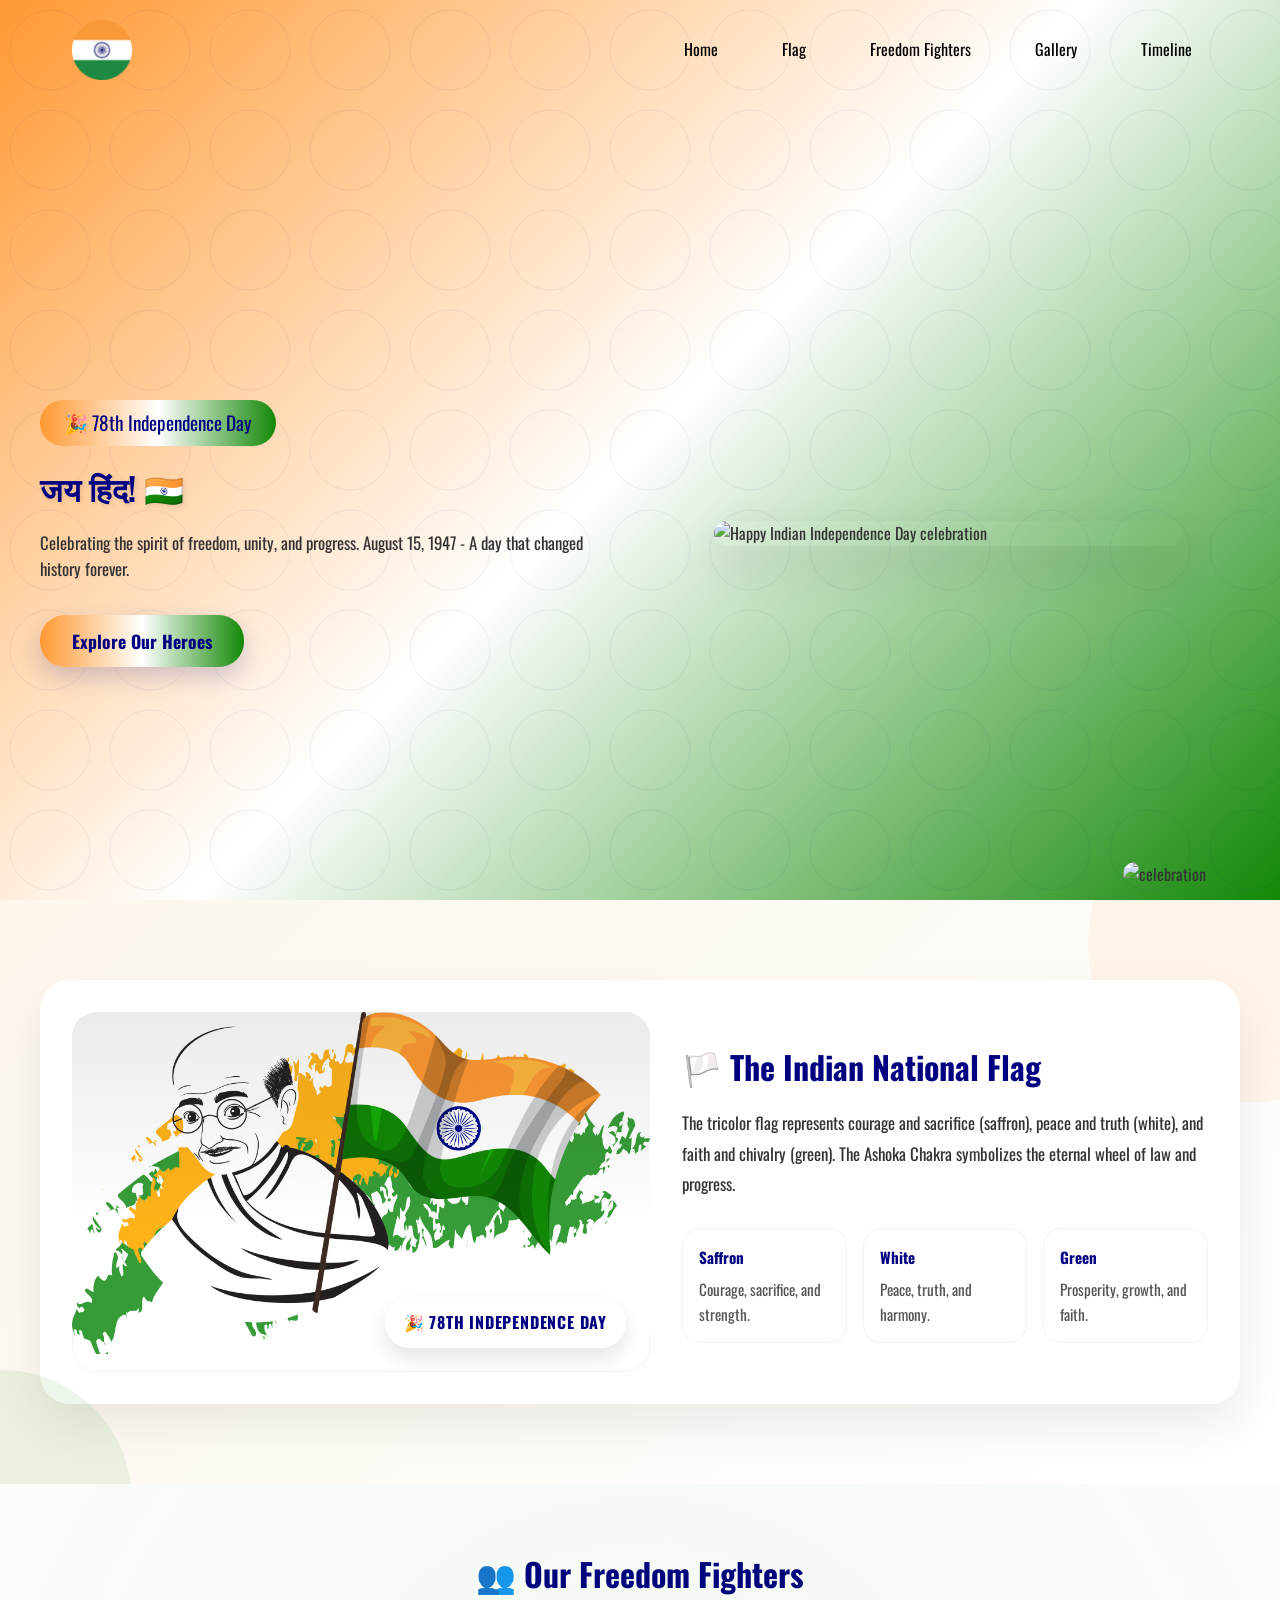
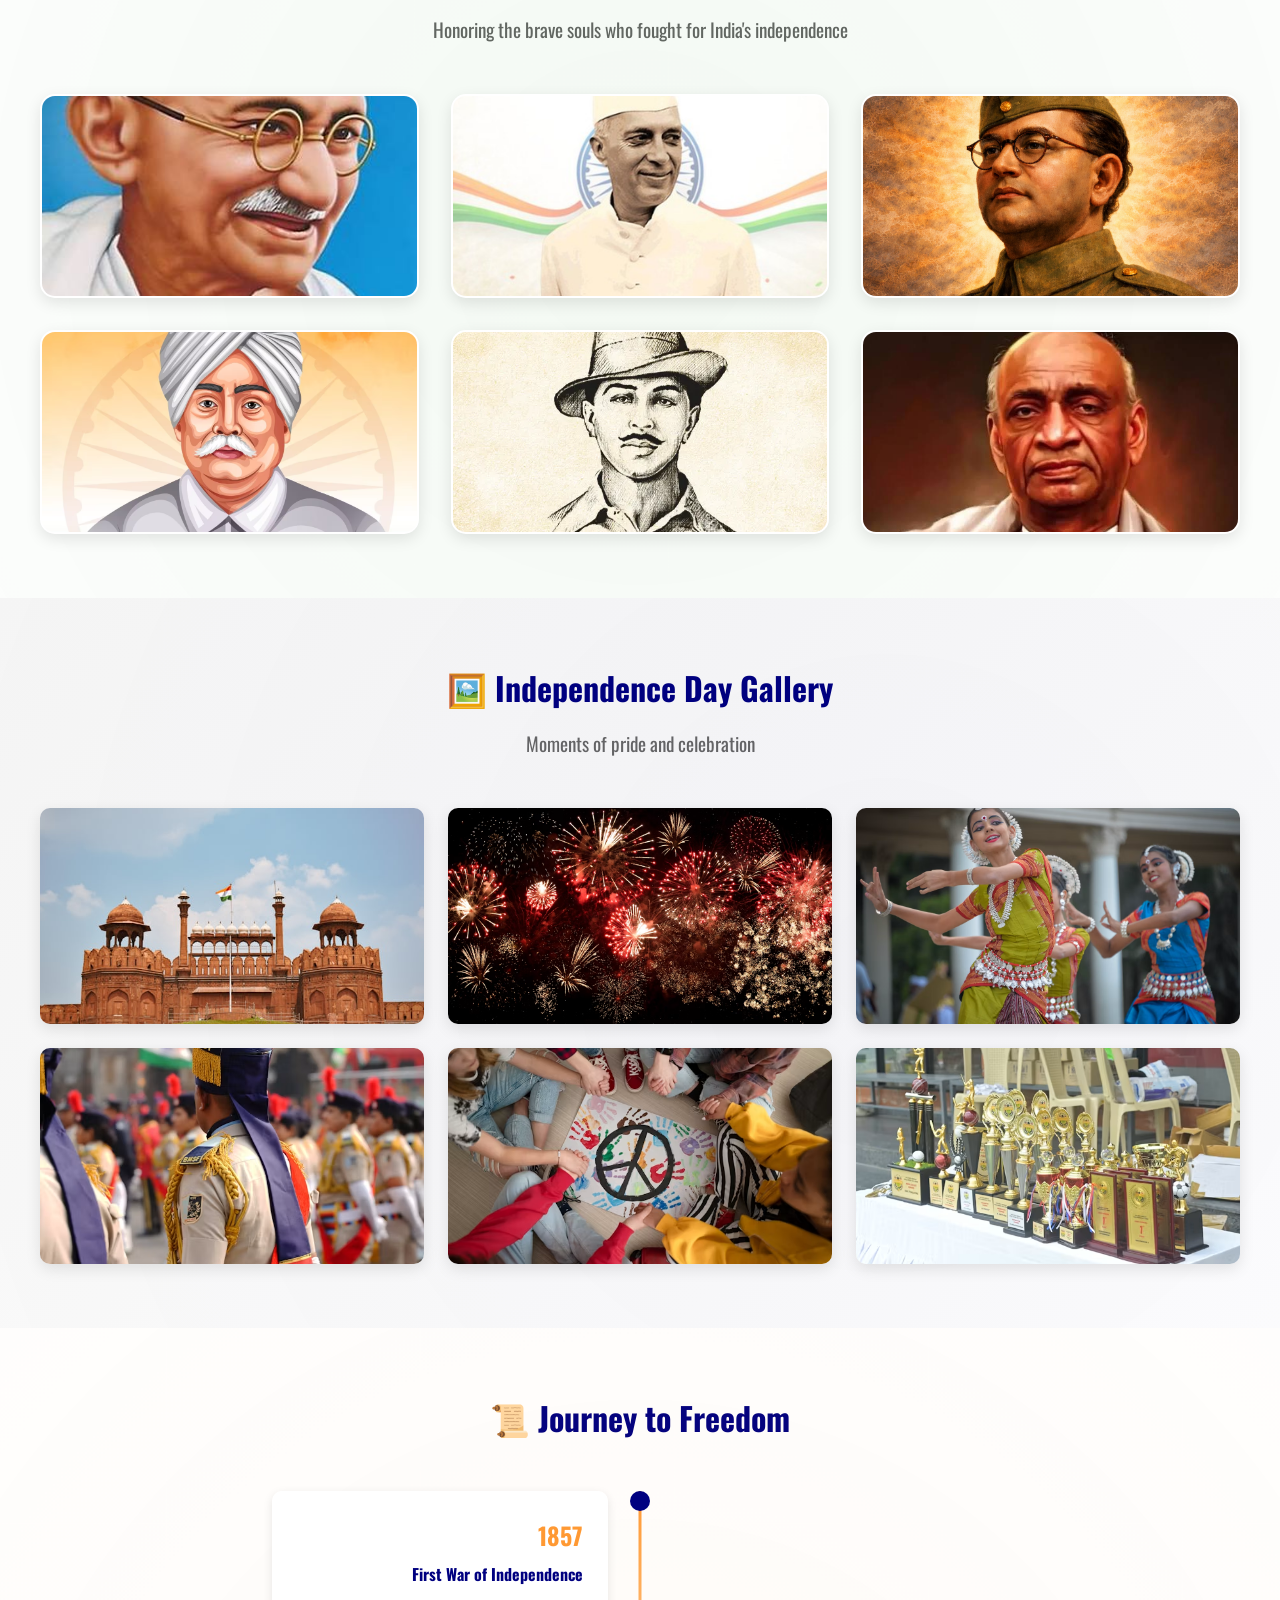
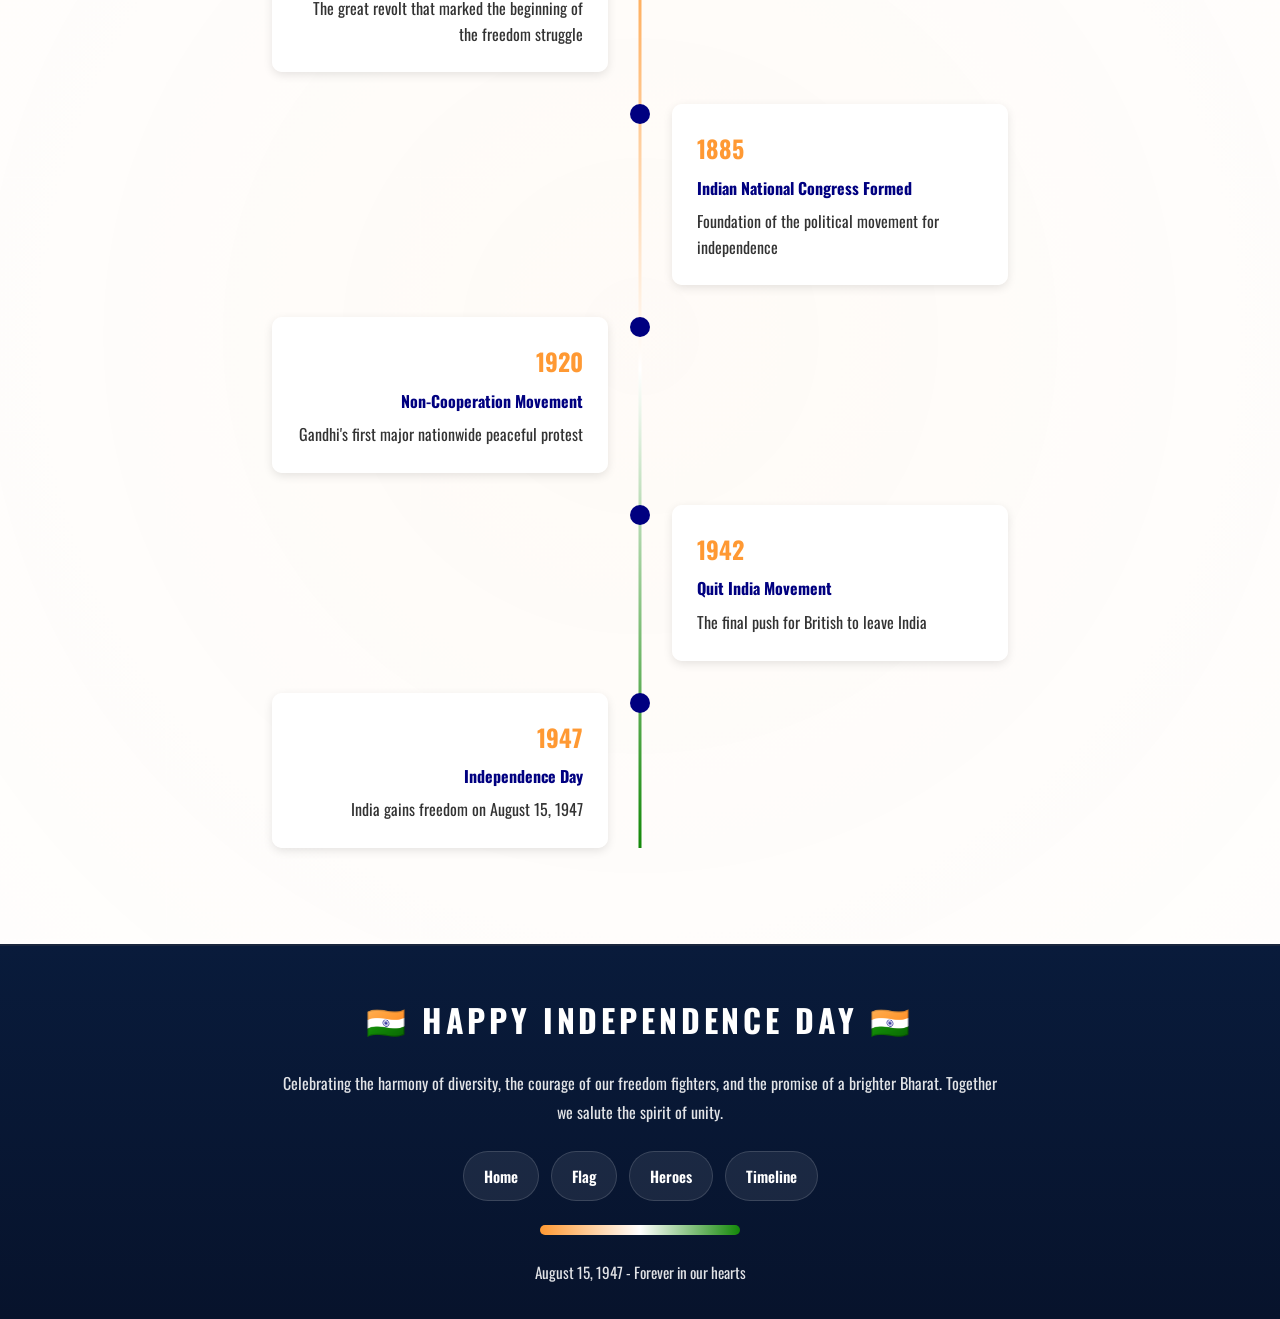
==== Independence_Contest/index.html @ 311f78e2 "COntest" ====
<!doctype html>
<html lang="en">
  <head>
    <meta charset="UTF-8" />
    <link rel="icon" type="image/svg+xml" href="assets/images/favicon2.ico" />
    <meta name="viewport" content="width=device-width, initial-scale=1.0" />
    <title>🇮🇳 Independence Day - India's Freedom Celebration</title>
    <link rel="stylesheet" href="assets/css/style.css" />
    <link rel="preconnect" href="https://fonts.googleapis.com" />
    <link rel="preconnect" href="https://fonts.gstatic.com" crossorigin />
    <link
      href="https://fonts.googleapis.com/css2?family=Oswald:wght@400;500;600;700&display=swap"
      rel="stylesheet"
    />
    <link
      rel="stylesheet"
      href="https://cdn.jsdelivr.net/npm/aos@2.3.4/dist/aos.css"
    />
  </head>
  <body>
    <div class="page-loader">
      <div class="loader-circle"></div>
      <br />
      <div class="loader-text">Loading Freedom...</div>
    </div>

    <!-- Header -->
    <header data-aos="fade-down">
      <nav>
        <a href="#" class="logo"
          ><img
            src="assets/images/logo2.png"
            class=""
            alt="🇮🇳 Independence Day"
        /></a>

        <button class="mobile-menu-btn" aria-label="Toggle menu">
          <span></span>
          <span></span>
          <span></span>
        </button>
        <ul class="nav-links">
          <li><a href="#hero">Home</a></li>
          <li><a href="#flag">Flag</a></li>
          <li><a href="#fighters">Freedom Fighters</a></li>
          <li><a href="#gallery">Gallery</a></li>
          <li><a href="#timeline">Timeline</a></li>
        </ul>
      </nav>
    </header>

    <!-- Hero Section -->
    <section class="hero" id="hero" data-aos="fade-up">
      <div class="hero-inner">
        <div class="hero-text" data-aos="fade-right" data-aos-delay="2000">
          <div class="year-badge">🎉 78th Independence Day</div>
          <h1>जय हिंद! 🇮🇳</h1>
          <p>
            Celebrating the spirit of freedom, unity, and progress. August 15,
            1947 - A day that changed history forever.
          </p>

          <a href="#fighters" class="hero-btn">Explore Our Heroes</a>
        </div>

        <div class="hero-image" data-aos="fade-left" data-aos-delay="2000">
          <img
            src="https://png.pngtree.com/png-vector/20260806/ourmid/pngtree-happy-indian-independence-day-celebration-with-children-flags-and-kites-png-image_19929500.webp"
            alt="Happy Indian Independence Day celebration"
          />
        </div>
      </div>
    </section>
    <!-- Flag Section -->
    <section class="flag-section" id="flag" data-aos="fade-right">
      <div class="flag-inner">
        <div class="flag-card" data-aos="fade-up" data-aos-delay="100">
          <div class="flag-visual">
            <img
              src="assets/images/Flag_sec.png"
              alt="Indian National Flag"
              class="flag-image"
            />
            <div class="flag-badge">🎉 78th Independence Day</div>
          </div>
          <div class="flag-text">
            <h2>🏳️ The Indian National Flag</h2>
            <p class="flag-description">
              The tricolor flag represents courage and sacrifice (saffron),
              peace and truth (white), and faith and chivalry (green). The
              Ashoka Chakra symbolizes the eternal wheel of law and progress.
            </p>
            <div class="flag-details">
              <div>
                <strong>Saffron</strong>
                <p>Courage, sacrifice, and strength.</p>
              </div>
              <div>
                <strong>White</strong>
                <p>Peace, truth, and harmony.</p>
              </div>
              <div>
                <strong>Green</strong>
                <p>Prosperity, growth, and faith.</p>
              </div>
            </div>
          </div>
        </div>
      </div>
    </section>

    <!-- Freedom Fighters Section -->
    <section class="freedom-fighters" id="fighters" data-aos="fade-left">
      <h2>👥 Our Freedom Fighters</h2>
      <p class="section-subtitle">
        Honoring the brave souls who fought for India's independence
      </p>

      <div class="fighters-grid" data-aos="fade-up" data-aos-delay="100">
        <div class="fighter-card">
          <div class="fighter-image">
            <img
              src="assets/images/fighters/gandhi1.jpg"
              alt="Mahatma Gandhi"
            />
          </div>
          <div class="fighter-info">
            <span class="fighter-role">Father of the Nation</span>
            <h3>Mahatma Gandhi</h3>
            <p>
              Led India's independence movement through non-violent civil
              disobedience. His philosophy inspired millions worldwide.
            </p>
          </div>
        </div>

        <div class="fighter-card">
          <div class="fighter-image">
            <img
              src="assets/images/fighters/nehru.jpg"
              alt="Jawaharlal Nehru"
            />
          </div>
          <div class="fighter-info">
            <span class="fighter-role">First Prime Minister</span>
            <h3>Jawaharlal Nehru</h3>
            <p>
              The first Prime Minister of independent India, architect of modern
              India, and a key leader in the freedom struggle.
            </p>
          </div>
        </div>

        <div class="fighter-card">
          <div class="fighter-image">
            <img
              src="assets/images/fighters/bose.png"
              alt="Subhas Chandra Bose"
            />
          </div>
          <div class="fighter-info">
            <span class="fighter-role">Netaji</span>
            <h3>Subhas Chandra Bose</h3>
            <p>
              Founder of Indian National Army, his slogan "Give me blood, and I
              shall give you freedom" ignited the nation.
            </p>
          </div>
        </div>

        <div class="fighter-card">
          <div class="fighter-image">
            <img
              src="assets/images/fighters/lala-lajpat-rai.avif"
              alt="Lala Lajpat Rai"
            />
          </div>
          <div class="fighter-info">
            <span class="fighter-role">Punjab Kesari</span>
            <h3>Lala Lajpat Rai</h3>
            <p>
              A prominent leader in Punjab, played a crucial role in the freedom
              movement and inspired many revolutionaries.
            </p>
          </div>
        </div>

        <div class="fighter-card">
          <div class="fighter-image">
            <img src="assets/images/fighters/Bhagat.webp" alt="Bhagat Singh" />
          </div>
          <div class="fighter-info">
            <span class="fighter-role">Bismil</span>
            <h3>Bhagat Singh</h3>
            <p>
              A revolutionary socialist who became a symbol of youth resistance
              against British rule at a young age.
            </p>
          </div>
        </div>

        <div class="fighter-card">
          <div class="fighter-image">
            <img
              src="assets/images/fighters/Sardar.jpg"
              alt="Sardar Vallabhbhai Patel"
            />
          </div>
          <div class="fighter-info">
            <span class="fighter-role">Iron Man</span>
            <h3>Sardar Vallabhbhai Patel</h3>
            <p>
              The first Deputy Prime Minister, instrumental in integrating
              princely states into united India.
            </p>
          </div>
        </div>
      </div>
    </section>

    <!-- Gallery Section -->
    <section class="gallery" id="gallery" data-aos="fade-up">
      <h2>🖼️ Independence Day Gallery</h2>
      <p class="section-subtitle">Moments of pride and celebration</p>

      <div class="gallery-grid">
        <a href="#" class="gallery-item" target="_blank" rel="noopener">
          <img
            src="assets/images/gallery/redfort.jpg"
            alt="Red Fort Independence Day"
          />
          <div class="gallery-overlay">
            <h4>Red Fort</h4>
            <p>Where Prime Minister hoists the flag every year</p>
          </div>
        </a>

        <a href="#" class="gallery-item" target="_blank" rel="noopener">
          <img
            src="assets/images/gallery/fire.avif"
            alt="Independence Day Fireworks"
          />
          <div class="gallery-overlay">
            <h4>Celebrations</h4>
            <p>Nationwide celebrations with fireworks and joy</p>
          </div>
        </a>

        <a href="#" class="gallery-item" target="_blank" rel="noopener">
          <img
            src="assets/images/gallery/Cultural.avif"
            alt="Cultural Programs"
          />
          <div class="gallery-overlay">
            <h4>Cultural Programs</h4>
            <p>Showcasing India's rich cultural diversity</p>
          </div>
        </a>

        <a href="#" class="gallery-item" target="_blank" rel="noopener">
          <img
            src="assets/images/gallery/Parade.avif"
            alt="Independence Day Parade"
          />
          <div class="gallery-overlay">
            <h4>Parade</h4>
            <p>Military parades showcasing India's strength</p>
          </div>
        </a>

        <a href="#" class="gallery-item" target="_blank" rel="noopener">
          <img src="assets/images/gallery/Peace.avif" alt="Peace and Unity" />
          <div class="gallery-overlay">
            <h4>Peace & Unity</h4>
            <p>Celebrating unity in diversity</p>
          </div>
        </a>

        <a href="#" class="gallery-item" target="_blank" rel="noopener">
          <img
            src="assets/images/gallery/Achievements.avif"
            alt="India Achievements"
          />
          <div class="gallery-overlay">
            <h4>Achievements</h4>
            <p>77+ years of progress and development</p>
          </div>
        </a>
      </div>
    </section>

    <!-- Timeline Section -->
    <section class="timeline" id="timeline" data-aos="fade-up">
      <h2>📜 Journey to Freedom</h2>
      <div class="timeline-container">
        <div class="timeline-item">
          <div class="timeline-content" data-aos="fade-up">
            <div class="timeline-year">1857</div>
            <h4>First War of Independence</h4>
            <p>
              The great revolt that marked the beginning of the freedom struggle
            </p>
          </div>
        </div>

        <div class="timeline-item">
          <div class="timeline-content">
            <div class="timeline-year">1885</div>
            <h4>Indian National Congress Formed</h4>
            <p>Foundation of the political movement for independence</p>
          </div>
        </div>

        <div class="timeline-item">
          <div class="timeline-content">
            <div class="timeline-year">1920</div>
            <h4>Non-Cooperation Movement</h4>
            <p>Gandhi's first major nationwide peaceful protest</p>
          </div>
        </div>

        <div class="timeline-item">
          <div class="timeline-content">
            <div class="timeline-year">1942</div>
            <h4>Quit India Movement</h4>
            <p>The final push for British to leave India</p>
          </div>
        </div>

        <div class="timeline-item">
          <div class="timeline-content">
            <div class="timeline-year">1947</div>
            <h4>Independence Day</h4>
            <p>India gains freedom on August 15, 1947</p>
          </div>
        </div>
      </div>
    </section>

    <!-- Footer -->
    <footer class="footer" data-aos="fade-up">
      <div class="footer-decor"></div>
      <div class="footer-content">
        <h3>🇮🇳 Happy Independence Day 🇮🇳</h3>
        <p>
          Celebrating the harmony of diversity, the courage of our freedom
          fighters, and the promise of a brighter Bharat. Together we salute the
          spirit of unity.
        </p>

        <div class="footer-links">
          <a href="#hero">Home</a>
          <a href="#flag">Flag</a>
          <a href="#fighters">Heroes</a>
          <a href="#timeline">Timeline</a>
        </div>

        <div class="footer-tricolor">
          <span class="tricolor-bar bar-saffron"></span>
          <span class="tricolor-bar bar-white"></span>
          <span class="tricolor-bar bar-green"></span>
        </div>

        <p class="footer-note">August 15, 1947 - Forever in our hearts</p>
      </div>
    </footer>

    <script src="https://cdn.jsdelivr.net/npm/aos@2.3.4/dist/aos.js"></script>
    <script src="assets/js/script.js"></script>
    <div class="fixed-gif" aria-hidden="true">
      <img
        src="https://i.pinimg.com/originals/f5/44/c5/f544c5fe3b0c2d3cfd8b8605b64a53b6.gif"
        alt="celebration"
      />
    </div>
  </body>
</html>
---- Independence_Contest/assets/css/style.css ----
* {
  margin: 0;
  padding: 0;
  box-sizing: border-box;
}

:root {
  --saffron: #ff9933;
  --white: #ffffff;
  --green: #138808;
  --navy-blue: #000080;
  --dark-saffron: #ff7722;
  --dark-green: #0e6b06;
  --light-gray: #f5f5f5;
  --text-dark: #333;
}

body {
  font-family: "Oswald", "Segoe UI", Tahoma, Geneva, Verdana, sans-serif;
  line-height: 1.6;
  color: var(--text-dark);
  overflow-x: hidden;
  background:
    linear-gradient(rgba(255, 255, 255, 0.75), rgba(255, 255, 255, 0.75)),
    url("https://www.india.gov.in/image/independenceday/graphics.png");
  background-size: cover;
  background-position: center;
  background-attachment: fixed;
}

.page-loader {
  position: fixed;
  inset: 0;
  display: flex;
  flex-direction: column;
  align-items: center;
  justify-content: center;
  gap: 1rem;
  /* background: #ffffff; */
  background: linear-gradient(
    135deg,
    var(--saffron) 0%,
    var(--white) 50%,
    var(--green) 100%
  );
  z-index: 2000;
  transition:
    opacity 0.4s ease,
    visibility 0.4s ease;
}

body.loaded .page-loader {
  opacity: 0;
  visibility: hidden;
  pointer-events: none;
}

.loader-circle {
  width: 150px;
  height: 150px;
  border-radius: 50%;
  background: url("../images/loader.png") center/cover no-repeat;
  box-shadow:
    0 0 0 10px rgba(255, 153, 51, 0.18),
    0 0 0 22px rgba(255, 255, 255, 0.9),
    0 0 0 26px rgba(19, 136, 8, 0.18);
  position: relative;
  animation: loaderSpin 10.2s linear infinite;
}

.loader-circle::after {
  content: "";
  position: absolute;
  inset: 10px;
  border-radius: 50%;
  border: 4px solid rgba(255, 153, 51, 0.85);
  opacity: 0.75;
}

.loader-text {
  font-size: 1rem;
  color: var(--navy-blue);
  letter-spacing: 0.08em;
  /* font-weight: 700; */
  text-transform: uppercase;
}

@keyframes loaderSpin {
  from {
    transform: rotate(0deg);
  }
  to {
    transform: rotate(360deg);
  }
}

/* Fixed bottom GIF (celebration) */
.fixed-gif {
  position: fixed;
  left: 5px;
  right: 5px;
  bottom: 0;
  display: flex;
  justify-content: end;
  align-items: flex-end;
  pointer-events: none;
  z-index: 1500;
  padding: 12px;
}
.fixed-gif {
  overflow: hidden;
}

.fixed-gif img {
  width: 140px;
  max-width: 22vw;
  height: auto;
  border-radius: 12px;
  /* box-shadow: 0 8px 20px rgba(0, 0, 0, 0.25); */
  opacity: 0.98;
  transform: translateY(4px);
  position: relative;
  will-change: transform;
  animation:
    entrance 0.6s ease-out 0s 1 both,
    gifSlideLeft 25s linear 0.6s infinite;
}

@keyframes gifSlideLeft {
  0% {
    transform: translateX(120vw);
  }
  100% {
    transform: translateX(-140vw);
  }
}

@keyframes entrance {
  0% {
    transform: translateY(16px) scale(0.98) translateX(0);
    opacity: 0;
  }
  50% {
    transform: translateY(0) scale(1) translateX(0);
    opacity: 1;
  }
  100% {
    transform: translateY(0) scale(1) translateX(0);
    opacity: 1;
  }
}
@media (max-width: 480px) {
  .fixed-gif img {
    width: 100px;
    max-width: 36vw;
  }
}

section,
footer {
  transition:
    transform 0.25s ease,
    box-shadow 0.25s ease;
}

@media (hover: hover) {
  section:hover,
  footer:hover {
    transform: translateY(-6px);
    box-shadow: 0 18px 30px rgba(0, 0, 0, 0.1);
  }
}

/* Header */
header {
  background: transparent;
  padding: 1.25rem 0;
  box-shadow: none;
  position: fixed;
  left: 0;
  right: 0;
  top: 0;
  width: 100%;
  z-index: 1000;
  transition:
    background 0.3s ease,
    box-shadow 0.3s ease,
    padding 0.3s ease;
  /* backdrop-filter: blur(8px); */
}

header.scrolled {
  background: linear-gradient(
    90deg,
    rgba(255, 153, 51, 0.92) 0%,
    rgba(255, 255, 255, 0.92) 48%,
    rgba(19, 136, 8, 0.92) 100%
  );
  box-shadow: 0 12px 30px rgba(0, 0, 0, 0.15);
  padding: 0.9rem 0;
}

header:not(.scrolled) .logo,
header:not(.scrolled) .nav-links a {
  color: #000;
  font-size: 1rem;
}

header.scrolled .logo,
header.scrolled .nav-links a {
  color: #000;
  text-shadow: none;
  font-size: 1rem;
}

nav {
  max-width: 1200px;
  margin: 0 auto;
  padding: 0 2rem;
  display: flex;
  justify-content: space-between;
  align-items: center;
}

.logo {
  font-size: 1.8rem;
  font-weight: bold;
  color: var(--navy-blue);
  text-decoration: none;
  display: flex;
  align-items: center;
  gap: 0.5rem;
}

.logo img {
  max-height: 60px;
  width: auto;
  display: block;
}

.nav-links {
  display: flex;
  gap: 2rem;
  list-style: none;
}

.nav-links a {
  text-decoration: none;
  color: #000;
  /* font-weight: 700; */
  padding: 0.5rem 1rem;
  border-radius: 5px;
  position: relative;
  transition:
    color 0.2s ease,
    transform 0.3s ease;
}

.nav-links a:hover {
  color: var(--saffron);
  transform: translateX(5px);
}

.nav-links a:active,
.nav-links a.active {
  color: var(--white);
  transform: scale(0.95);
}

/* Mobile Menu Button */
.mobile-menu-btn {
  display: none;
  flex-direction: column;
  justify-content: space-around;
  width: 30px;
  height: 25px;
  background: transparent;
  border: none;
  cursor: pointer;
  padding: 0;
  z-index: 1001;
}

.mobile-menu-btn span {
  width: 100%;
  height: 3px;
  background: var(--navy-blue);
  border-radius: 3px;
}

.mobile-menu-btn.active span:nth-child(1) {
  transform: rotate(45deg) translate(8px, 8px);
}

.mobile-menu-btn.active span:nth-child(2) {
  opacity: 0;
}

.mobile-menu-btn.active span:nth-child(3) {
  transform: rotate(-45deg) translate(7px, -7px);
}

/* Hero Section */
.hero {
  background: linear-gradient(
    135deg,
    var(--saffron) 0%,
    var(--white) 50%,
    var(--green) 100%
  );
  background-attachment: fixed;
  background-position: center center;
  background-size: cover;
  min-height: 100vh;
  display: grid;
  place-items: center;
  padding: 2rem;
  position: relative;
  overflow: hidden;
  transform-style: preserve-3d;
  perspective: 1000px;
}

.hero::before {
  content: "";
  position: absolute;
  top: 0;
  left: 0;
  right: 0;
  bottom: 0;
  background: url('data:image/svg+xml,<svg xmlns="http://www.w3.org/2000/svg" viewBox="0 0 100 100"><circle cx="50" cy="50" r="40" fill="none" stroke="%23000080" stroke-width="0.5" opacity="0.1"/></svg>');
  background-size: 100px 100px;
  animation: patternMove 20s linear infinite;
  transform: translateZ(-100px) scale(1.1);
}

.hero-inner {
  position: relative;
  z-index: 1;
  max-width: 1200px;
  width: 100%;
  display: grid;
  grid-template-columns: 1fr 1fr;
  gap: 2rem;
  align-items: center;
  top: 10%;
}

.hero-text {
  text-align: left;
}

.hero-text .year-badge {
  margin-bottom: 1rem;
}

.hero-image {
  display: flex;
  justify-content: center;
  align-items: center;
}

.hero-image img {
  width: 80%;
  border-radius: 30px;
  box-shadow: 0 20px 50px rgba(0, 0, 0, 0.12);
}

@media (max-width: 860px) {
  .hero-inner {
    grid-template-columns: 1fr;
    text-align: center;
  }

  .hero-text {
    text-align: center;
  }

  .hero-image {
    margin-top: 2rem;
  }
}

.hero h1 {
  font-size: 2rem;
  margin-bottom: 1rem;
  color: var(--navy-blue);
  text-shadow: 2px 2px 4px rgba(0, 0, 0, 0.1);
}

.hero p {
  font-size: 1.05rem;
  margin-bottom: 2rem;
  color: var(--text-dark);
}

.hero-btn {
  display: inline-block;
  padding: 0.75rem 2rem;
  background: linear-gradient(
    90deg,
    var(--saffron),
    var(--white),
    var(--green)
  );
  color: var(--navy-blue);
  text-decoration: none;
  border-radius: 25px;
  font-weight: 700;
  font-size: 1.1rem;
  box-shadow: 0 10px 25px rgba(0, 0, 128, 0.18);
  transform: translateZ(30px);
  transition:
    transform 0.2s ease,
    box-shadow 0.2s ease,
    filter 0.2s ease;
}

.hero-btn:hover {
  background: linear-gradient(
    90deg,
    rgba(255, 153, 51, 0.95),
    rgba(255, 255, 255, 0.95),
    rgba(19, 136, 8, 0.95)
  );
  transform: translateY(-3px) translateZ(40px);
  box-shadow: 0 6px 20px rgba(255, 153, 51, 0.4);
}

.hero-btn:active {
  transform: translateY(0) translateZ(40px) scale(0.96);
  box-shadow: 0 6px 18px rgba(0, 0, 128, 0.18);
  filter: brightness(0.95);
}

.year-badge {
  display: inline-block;
  background: linear-gradient(
    90deg,
    var(--saffron),
    var(--white),
    var(--green)
  );
  color: var(--navy-blue);
  padding: 0.5rem 1.5rem;
  border-radius: 25px;
  font-size: 1.2rem;
  margin-bottom: 1rem;
  animation: pulse 2s infinite;
}

@keyframes pulse {
  0%,
  100% {
    transform: scale(1);
  }
  50% {
    transform: scale(1.05);
  }
}

@keyframes borderMove {
  0% {
    transform: translateX(-100%);
  }
  100% {
    transform: translateX(100%);
  }
}

/* Flag Section */
.flag-section {
  padding: 5rem 2rem;
  background: linear-gradient(135deg, #fdf7ec 0%, #ffffff 100%);
  position: relative;
  overflow: hidden;
}

.flag-inner {
  max-width: 1200px;
  margin: 0 auto;
}

.flag-card {
  display: grid;
  grid-template-columns: 1.1fr 1fr;
  gap: 2rem;
  align-items: center;
  background: rgba(255, 255, 255, 0.95);
  border-radius: 30px;
  padding: 2rem;
  box-shadow: 0 20px 50px rgba(0, 0, 0, 0.08);
}

@media (max-width: 860px) {
  .flag-card {
    grid-template-columns: 1fr;
    text-align: center;
  }

  .flag-text {
    margin-top: 1rem;
  }
}

.flag-visual {
  position: relative;
  overflow: hidden;
  border-radius: 25px;
  min-height: 360px;
  box-shadow: inset 0 0 0 1px rgba(0, 0, 0, 0.05);
}

.flag-visual::after {
  content: "";
  position: absolute;
  inset: 0;
  background: linear-gradient(180deg, rgba(0, 0, 0, 0.08), transparent 60%);
  pointer-events: none;
}

.flag-image {
  width: 100%;
  height: 100%;
  object-fit: cover;
  display: block;
  border-radius: 25px;
}

.flag-badge {
  position: absolute;
  bottom: 1.5rem;
  right: 1.5rem;
  padding: 0.8rem 1.2rem;
  background: rgba(255, 255, 255, 0.92);
  color: var(--navy-blue);
  font-weight: 700;
  border-radius: 999px;
  box-shadow: 0 10px 20px rgba(0, 0, 0, 0.1);
  text-transform: uppercase;
  letter-spacing: 0.05em;
  animation: pulse 2s infinite;
}

.flag-text {
  padding: 1rem 0;
}

.flag-text h2 {
  font-size: 2rem;
  color: var(--navy-blue);
  margin-bottom: 1rem;
}

.flag-description {
  font-size: 1.05rem;
  color: var(--text-dark);
  line-height: 1.8;
  margin-bottom: 1.8rem;
}

.flag-details {
  display: grid;
  grid-template-columns: repeat(3, minmax(120px, 1fr));
  gap: 1rem;
}

.flag-details div {
  background: #fff;
  padding: 1rem;
  border-radius: 18px;
  border: 1px solid rgba(0, 0, 0, 0.05);
}

.flag-details strong {
  display: block;
  font-size: 0.95rem;
  color: var(--navy-blue);
  margin-bottom: 0.5rem;
}

.flag-details p {
  margin: 0;
  color: #555;
  font-size: 0.95rem;
  line-height: 1.6;
}

.flag-section::before {
  content: "";
  position: absolute;
  top: -20%;
  right: -10%;
  width: 320px;
  height: 320px;
  background: rgba(255, 153, 51, 0.08);
  border-radius: 50%;
}

.flag-section::after {
  content: "";
  position: absolute;
  bottom: -25%;
  left: -10%;
  width: 260px;
  height: 260px;
  background: rgba(19, 136, 8, 0.08);
  border-radius: 50%;
}

/* Freedom Fighters Section */
.freedom-fighters {
  padding: 4rem 2rem;
  /* background: var(--white); */
  position: relative;
  overflow: hidden;
  transform-style: preserve-3d;
  perspective: 1000px;
}

.freedom-fighters::before {
  content: "";
  position: absolute;
  top: -50%;
  right: -50%;
  width: 200%;
  height: 200%;
  background: radial-gradient(
    circle,
    rgba(19, 136, 8, 0.05) 0%,
    transparent 70%
  );
  animation: slowRotate 40s linear infinite reverse;
  transform: translateZ(-30px);
}

.freedom-fighters h2 {
  text-align: center;
  font-size: 2rem;
  color: var(--navy-blue);
  margin-bottom: 1rem;
}

.section-subtitle {
  text-align: center;
  font-size: 1.2rem;
  color: #666;
  margin-bottom: 3rem;
}

.fighters-photo {
  max-width: 1000px;
  margin: 0 auto 2rem;
  overflow: hidden;
  border-radius: 20px;
  box-shadow: 0 15px 30px rgba(0, 0, 0, 0.12);
}

.fighters-photo img {
  width: 100%;
  height: auto;
  display: block;
  object-fit: cover;
}

.photo-caption {
  text-align: center;
  color: #444;
  padding: 1rem 1.25rem;
  font-size: 1rem;
  background: #fff;
}

.fighters-video-banner {
  max-width: 1200px;
  margin: 0 auto 2rem;
  position: relative;
  border-radius: 20px;
  overflow: hidden;
  box-shadow: 0 15px 30px rgba(0, 0, 0, 0.12);
}

.banner-video {
  width: 100%;
  height: auto;
  display: block;
  object-fit: cover;
  min-height: 260px;
}

.fighters-video-caption {
  position: absolute;
  left: 1.5rem;
  bottom: 1.5rem;
  background: rgba(0, 0, 0, 0.5);
  color: #fff;
  padding: 1rem 1.25rem;
  border-radius: 15px;
  max-width: 420px;
}

.fighters-grid {
  display: grid;
  grid-template-columns: repeat(auto-fit, minmax(280px, 1fr));
  gap: 2rem;
  max-width: 1200px;
  margin: 0 auto;
}

.fighter-card {
  background: var(--white);
  border-radius: 15px;
  overflow: hidden;
  box-shadow: 0 5px 15px rgba(0, 0, 0, 0.1);
  border: 2px solid transparent;
}

.fighter-card:hover {
  transform: translateY(-10px);
  box-shadow: 0 15px 30px rgba(0, 0, 0, 0.2);
  border-color: var(--saffron);
}

/* Flip card on click: front = .fighter-image, back = .fighter-info */
.fighter-card {
  position: relative;
  perspective: 1200px;
  min-height: auto;
  cursor: pointer;
}

.fighter-card .fighter-image,
.fighter-card .fighter-info {
  backface-visibility: hidden;
  transform-style: preserve-3d;
  transition: transform 2s cubic-bezier(0.2, 0.9, 0.2, 1);
}

.fighter-card .fighter-image {
  position: relative;
  z-index: 2;
}

.fighter-card .fighter-info {
  position: absolute;
  inset: 0;
  padding: 1.5rem;
  background: var(--white);
  border-radius: 15px;
  transform: rotateY(180deg);
  box-shadow: 0 10px 30px rgba(0, 0, 0, 0.12);
}

.fighter-card.flipped .fighter-image {
  transform: rotateY(-180deg);
}

.fighter-card.flipped .fighter-info {
  transform: rotateY(0deg);
  z-index: 3;
}

/* Also flip on hover for pointer devices */
.fighter-card:hover .fighter-image {
  transform: rotateY(-180deg);
}

.fighter-card:hover .fighter-info {
  transform: rotateY(0deg);
  z-index: 3;
}

@media (max-width: 860px) {
  .fighter-card {
    min-height: 360px;
  }
}

.fighter-image {
  width: 100%;
  height: 200px;
  overflow: hidden;
  background: linear-gradient(135deg, var(--saffron), var(--green));
  display: flex;
  align-items: center;
  justify-content: center;
}

.fighter-image img {
  width: 100%;
  height: 100%;
  object-fit: cover;
  display: block;
}

.fighter-info {
  padding: 1.5rem;
}

.fighter-info h3 {
  color: var(--navy-blue);
  margin-bottom: 0.5rem;
  font-size: 1.2rem;
}

.fighter-info p {
  color: #666;
  font-size: 0.95rem;
  line-height: 1.5;
}

.fighter-role {
  display: inline-block;
  background: linear-gradient(
    90deg,
    var(--saffron),
    var(--white),
    var(--green)
  );
  color: var(--navy-blue);
  padding: 0.25rem 0.9rem;
  border-radius: 20px;
  font-size: 0.8rem;
  margin-bottom: 0.5rem;
  font-weight: 700;
  box-shadow: 0 4px 10px rgba(0, 0, 0, 0.06);
}

/* Gallery Section */
.gallery {
  padding: 4rem 2rem;
  background: linear-gradient(135deg, var(--light-gray), #fff);
  position: relative;
  overflow: hidden;
  transform-style: preserve-3d;
  perspective: 1000px;
}

.gallery::before {
  content: "";
  position: absolute;
  top: -50%;
  left: -30%;
  width: 200%;
  height: 200%;
  background: radial-gradient(
    circle,
    rgba(0, 0, 128, 0.03) 0%,
    transparent 70%
  );
  animation: slowRotate 50s linear infinite;
  transform: translateZ(-40px);
}

.gallery h2 {
  text-align: center;
  font-size: 2rem;
  color: var(--navy-blue);
  margin-bottom: 1rem;
}

.gallery-grid {
  display: grid;
  grid-template-columns: repeat(auto-fit, minmax(300px, 1fr));
  gap: 1.5rem;
  max-width: 1200px;
  margin: 0 auto;
}

.gallery-item {
  position: relative;
  overflow: hidden;
  border-radius: 10px;
  box-shadow: 0 5px 15px rgba(0, 0, 0, 0.1);
  aspect-ratio: 16/9;
  cursor: pointer;
  transform: translateZ(20px);
}

.gallery-item:hover {
  transform: translateZ(40px) scale(1.02);
}

.gallery-item img {
  width: 100%;
  height: 100%;
  object-fit: cover;
}

.gallery-item:hover img {
  transform: scale(1.1);
}

.gallery-overlay {
  position: absolute;
  bottom: 0;
  left: 0;
  right: 0;
  background: linear-gradient(transparent, rgba(0, 0, 0, 0.8));
  padding: 2rem 1rem 1rem;
  color: var(--white);
  transform: translateY(100%);
}

.gallery-item:hover .gallery-overlay {
  transform: translateY(0);
}

.gallery-overlay h4 {
  font-size: 1.1rem;
  margin-bottom: 0.3rem;
}

.gallery-overlay p {
  font-size: 0.9rem;
  opacity: 0.9;
}

/* Timeline Section */
.timeline {
  padding: 4rem 2rem;
  /* background: var(--white); */
  position: relative;
  overflow: hidden;
  transform-style: preserve-3d;
  perspective: 1000px;
}

.timeline::before {
  content: "";
  position: absolute;
  bottom: -50%;
  left: -50%;
  width: 200%;
  height: 200%;
  background: radial-gradient(
    circle,
    rgba(255, 153, 51, 0.04) 0%,
    transparent 70%
  );
  animation: slowRotate 45s linear infinite reverse;
  transform: translateZ(-35px);
}

.timeline h2 {
  text-align: center;
  font-size: 2rem;
  color: var(--navy-blue);
  margin-bottom: 3rem;
}

.timeline-container {
  max-width: 800px;
  margin: 0 auto;
  position: relative;
}

.timeline-container::before {
  content: "";
  position: absolute;
  left: 50%;
  transform: translateX(-50%);
  width: 3px;
  height: 100%;
  background: linear-gradient(var(--saffron), var(--white), var(--green));
}

.timeline-item {
  margin-bottom: 2rem;
  position: relative;
  width: 50%;
  padding: 0 2rem;
}

.timeline-item:nth-child(odd) {
  left: 0;
  text-align: right;
}

.timeline-item:nth-child(even) {
  left: 50%;
  text-align: left;
}

.timeline-item::before {
  content: "";
  position: absolute;
  width: 20px;
  height: 20px;
  background: var(--navy-blue);
  border-radius: 50%;
  top: 0;
}

.timeline-item:nth-child(odd)::before {
  right: -10px;
}

.timeline-item:nth-child(even)::before {
  left: -10px;
}

.timeline-content {
  position: relative;
  background: rgba(255, 255, 255, 0.95);
  padding: 1.5rem;
  border-radius: 10px;
  border: 1px solid transparent;
  box-shadow: 0 3px 10px rgba(0, 0, 0, 0.1);
  transform: translateZ(20px);
}

.timeline-content:hover {
  transform: translateZ(40px) scale(1.05);
}

.timeline-year {
  font-size: 1.5rem;
  font-weight: bold;
  color: var(--saffron);
  margin-bottom: 0.5rem;
}

.timeline-content h4 {
  color: var(--navy-blue);
  margin-bottom: 0.5rem;
}

/* Footer */
footer.footer {
  position: relative;
  background: linear-gradient(180deg, #091b3b 0%, #07132c 100%);
  color: var(--white);
  padding: 3rem 2rem 2rem;
  overflow: hidden;
  border-top: 2px solid rgba(255, 255, 255, 0.08);
}

.footer-decor {
  display: none;
}

.footer-content {
  max-width: 900px;
  margin: 0 auto;
  position: relative;
  z-index: 1;
  text-align: center;
  display: grid;
  gap: 1.5rem;
}

.footer-content h3 {
  font-size: 2rem;
  margin-bottom: 0;
  letter-spacing: 0.12em;
  text-transform: uppercase;
}

.footer-content p {
  margin: 0;
  opacity: 0.88;
  line-height: 1.8;
  max-width: 720px;
  margin-left: auto;
  margin-right: auto;
}

.footer-links {
  display: inline-flex;
  justify-content: center;
  flex-wrap: wrap;
  gap: 0.75rem;
  margin: 0 auto;
}

.footer-links a {
  display: inline-flex;
  align-items: center;
  justify-content: center;
  padding: 0.75rem 1.25rem;
  background: rgba(255, 255, 255, 0.08);
  border: 1px solid rgba(255, 255, 255, 0.14);
  color: var(--white);
  border-radius: 999px;
  text-decoration: none;
  font-weight: 600;
  font-size: 0.95rem;
  transition:
    background 0.25s ease,
    transform 0.25s ease;
}

.footer-links a:hover {
  background: rgba(255, 255, 255, 0.18);
  transform: translateY(-2px);
}

.footer-tricolor {
  width: 200px;
  height: 10px;
  margin: 0 auto;
  border-radius: 999px;
  background: linear-gradient(
    90deg,
    var(--saffron),
    var(--white),
    var(--green)
  );
}

.footer-note {
  margin: 0;
  opacity: 0.75;
  font-size: 0.95rem;
}

@media (max-width: 760px) {
  .footer-content h3 {
    font-size: 1.7rem;
  }

  .footer-links {
    gap: 0.6rem;
  }

  .footer-tricolor {
    width: 160px;
  }
}

/* Responsive Design */
@media (max-width: 768px) {
  .mobile-menu-btn {
    display: flex;
  }

  .nav-links {
    position: fixed;
    top: 0;
    right: -100%;
    width: 70%;
    max-width: 300px;
    height: 100vh;
    background: var(--white);
    flex-direction: column;
    gap: 0;
    padding: 80px 2rem 2rem;
    box-shadow: -5px 0 15px rgba(0, 0, 0, 0.1);
    z-index: 1000;
  }

  .nav-links.active {
    right: 0;
  }

  .nav-links li {
    width: 100%;
    padding: 1rem 0;
    border-bottom: 1px solid var(--light-gray);
  }

  .nav-links a {
    display: block;
    font-size: 1rem;
    padding: 1rem;
    border-radius: 8px;
  }

  .nav-links a:hover {
    background: rgba(255, 153, 51, 0.15);
    transform: translateX(10px);
    padding-left: 1.5rem;
  }

  .nav-links a:active {
    transform: scale(0.98);
    background: rgba(255, 153, 51, 0.25);
  }

  .hero h1 {
    font-size: 2rem;
  }

  .hero p {
    font-size: 1.2rem;
  }

  .timeline-container::before {
    left: 20px;
  }

  .timeline-item {
    width: 100%;
    left: 0 !important;
    text-align: left !important;
    padding-left: 50px;
  }

  .timeline-item:before {
    left: 10px !important;
  }

  .fighters-grid,
  .gallery-grid {
    grid-template-columns: 1fr;
  }
}

@media (max-width: 480px) {
  .hero h1 {
    font-size: 2rem;
  }

  .hero-btn {
    padding: 0.8rem 2rem;
    font-size: 1rem;
  }
}
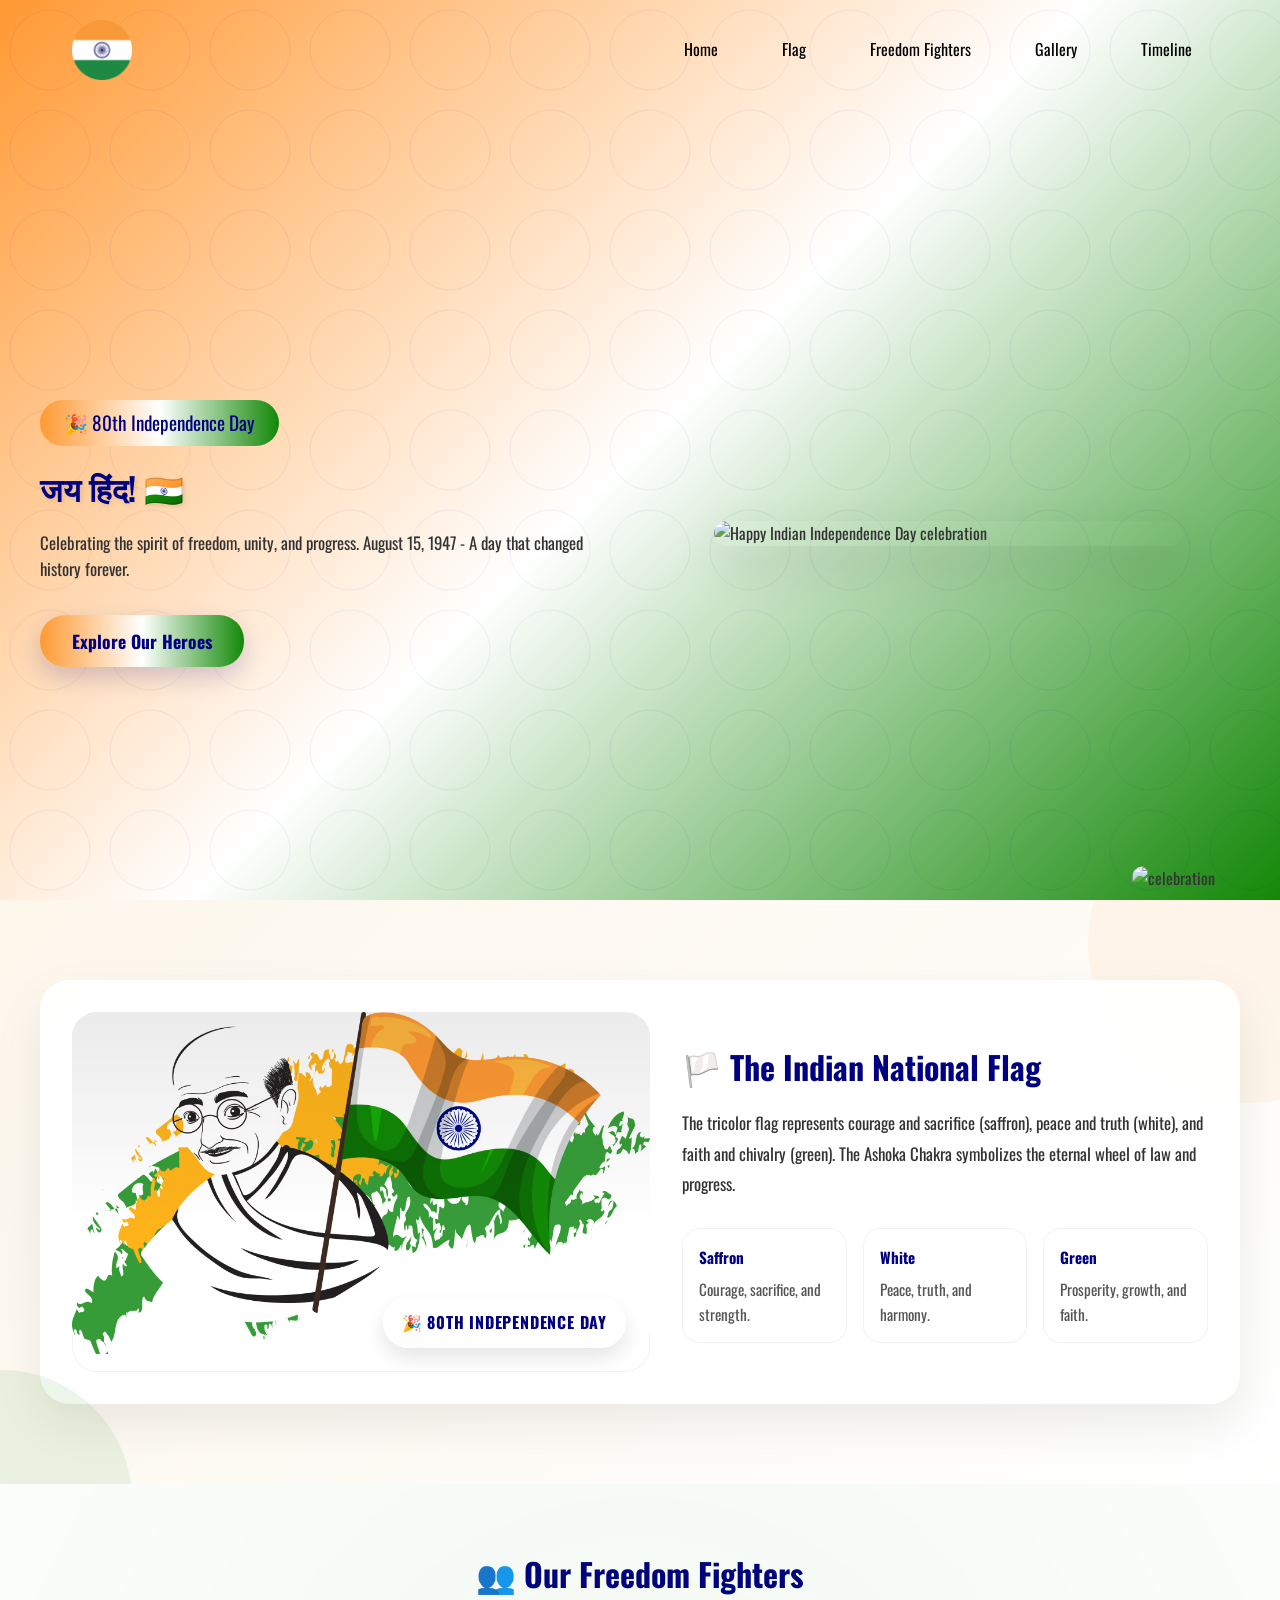
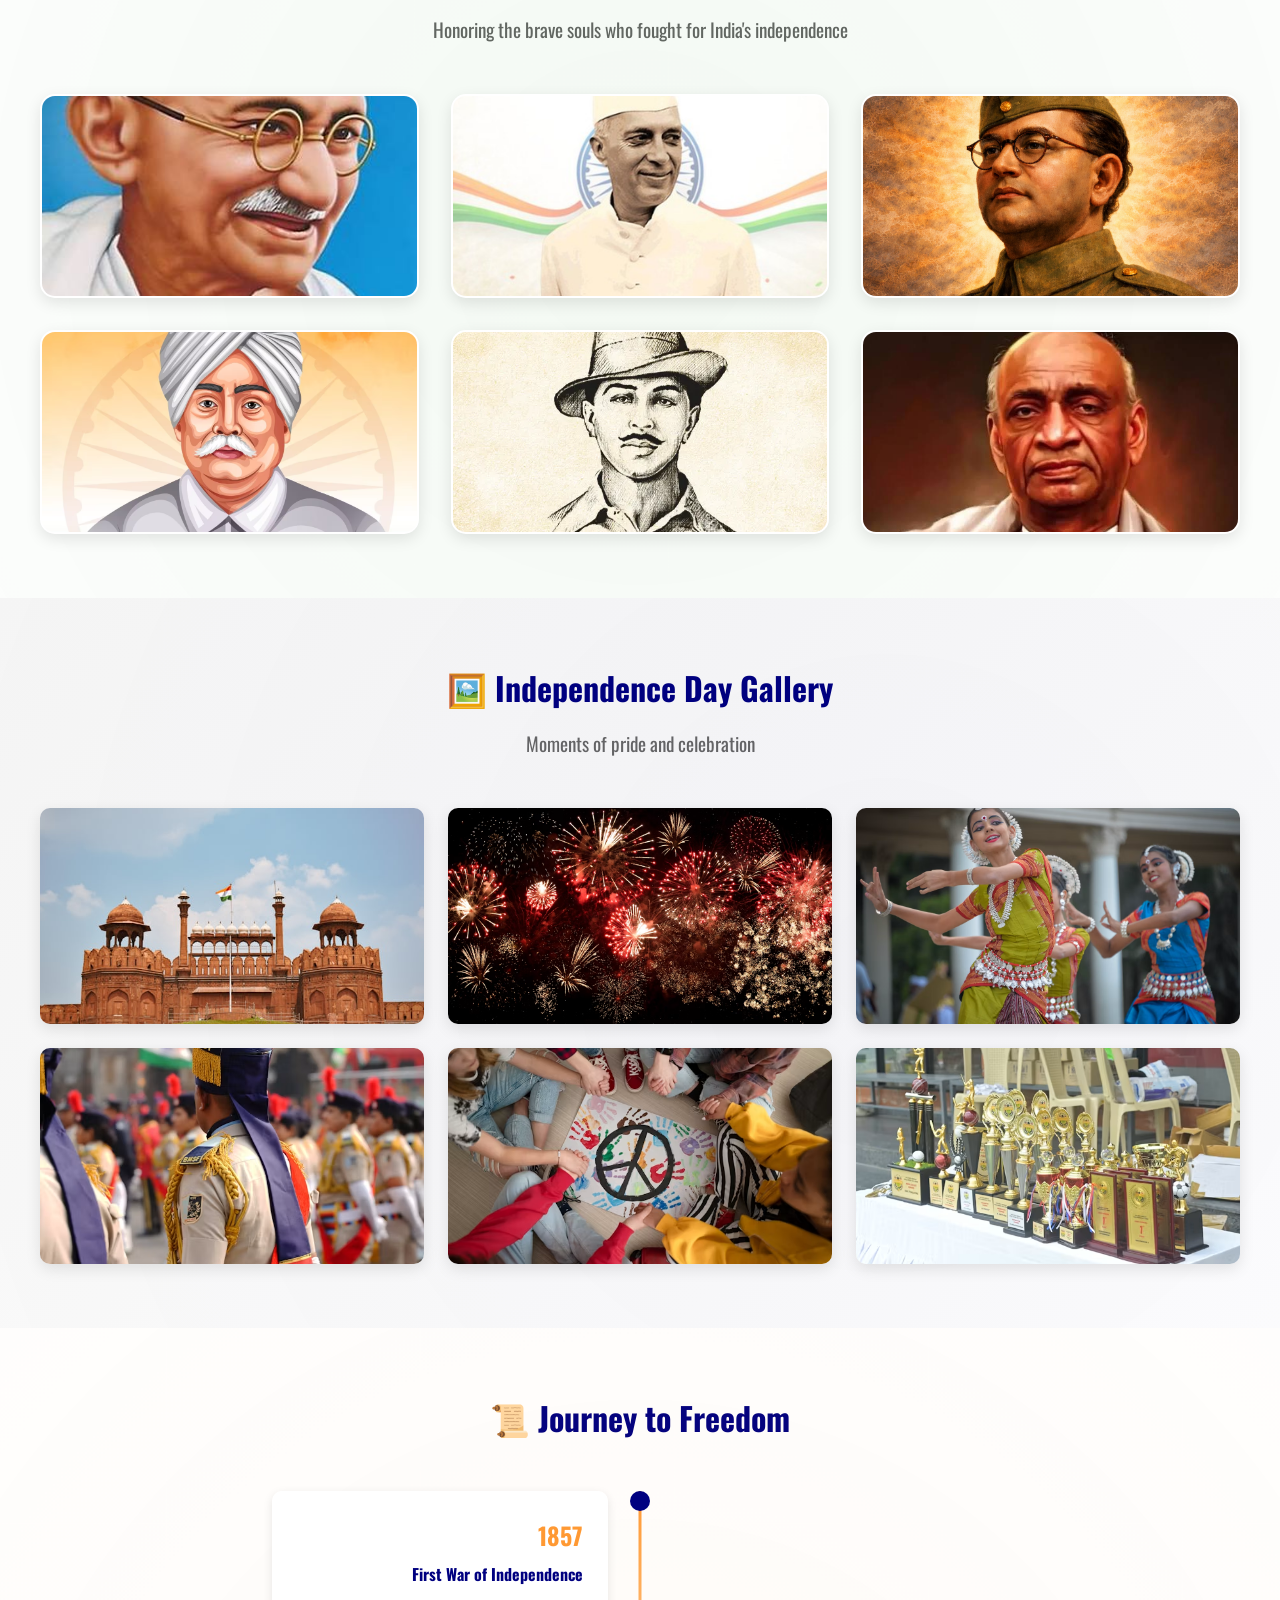
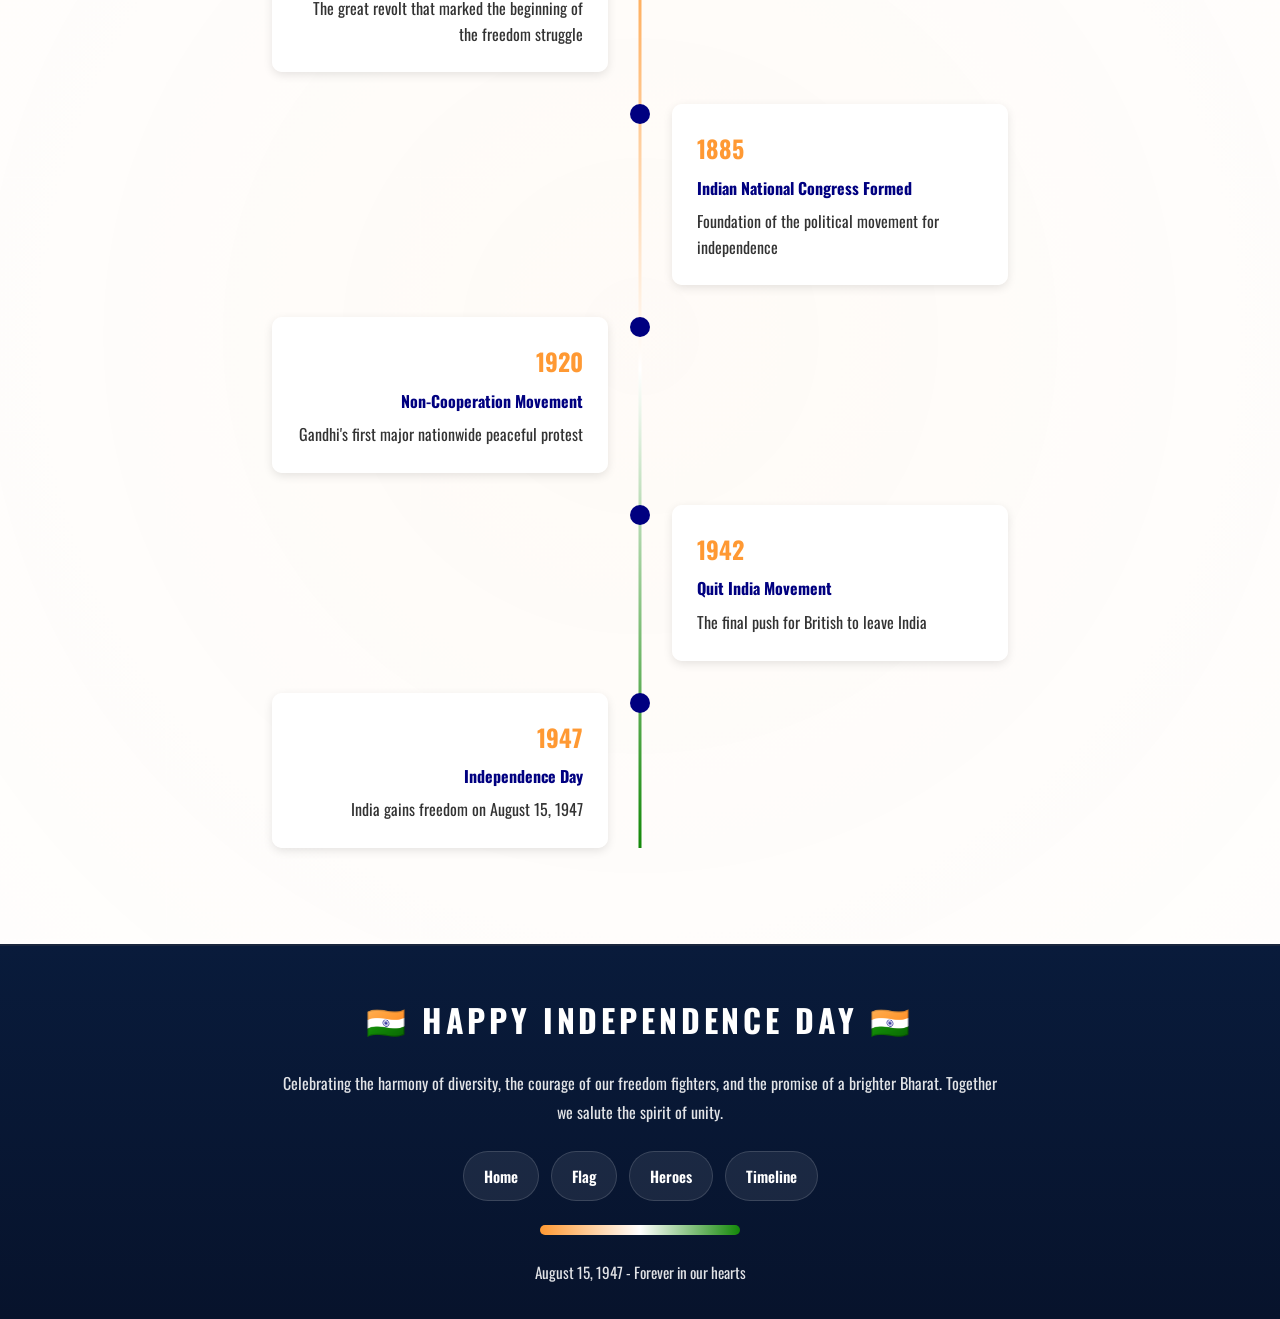
==== commit 4fab7959: "Update Independence Day badge to 80th celebration" ====
--- a/Independence_Contest/index.html
+++ b/Independence_Contest/index.html
@@ -53,7 +53,7 @@
     <section class="hero" id="hero" data-aos="fade-up">
       <div class="hero-inner">
         <div class="hero-text" data-aos="fade-right" data-aos-delay="2000">
-          <div class="year-badge">🎉 78th Independence Day</div>
+          <div class="year-badge">🎉 80th Independence Day</div>
           <h1>जय हिंद! 🇮🇳</h1>
           <p>
             Celebrating the spirit of freedom, unity, and progress. August 15,
@@ -81,7 +81,7 @@
               alt="Indian National Flag"
               class="flag-image"
             />
-            <div class="flag-badge">🎉 78th Independence Day</div>
+            <div class="flag-badge">🎉 80th Independence Day</div>
           </div>
           <div class="flag-text">
             <h2>🏳️ The Indian National Flag</h2>
--- a/Independence_Contest/assets/css/style.css
+++ b/Independence_Contest/assets/css/style.css
@@ -15,11 +15,15 @@
   --text-dark: #333;
 }
 
+html,
+body {
+  overflow-x: hidden;
+}
+
 body {
   font-family: "Oswald", "Segoe UI", Tahoma, Geneva, Verdana, sans-serif;
   line-height: 1.6;
   color: var(--text-dark);
-  overflow-x: hidden;
   background:
     linear-gradient(rgba(255, 255, 255, 0.75), rgba(255, 255, 255, 0.75)),
     url("https://www.india.gov.in/image/independenceday/graphics.png");
@@ -97,17 +101,15 @@
 /* Fixed bottom GIF (celebration) */
 .fixed-gif {
   position: fixed;
-  left: 5px;
-  right: 5px;
+  left: 0;
+  right: 0;
   bottom: 0;
   display: flex;
-  justify-content: end;
+  justify-content: flex-end;
   align-items: flex-end;
   pointer-events: none;
   z-index: 1500;
-  padding: 12px;
-}
-.fixed-gif {
+  padding: 0 8px 8px;
   overflow: hidden;
 }
 
@@ -772,7 +774,13 @@
 
 @media (max-width: 860px) {
   .fighter-card {
-    min-height: 360px;
+    min-height: auto;
+  }
+}
+
+@media (max-width: 767px) {
+  .fixed-gif {
+    display: none;
   }
 }
 
